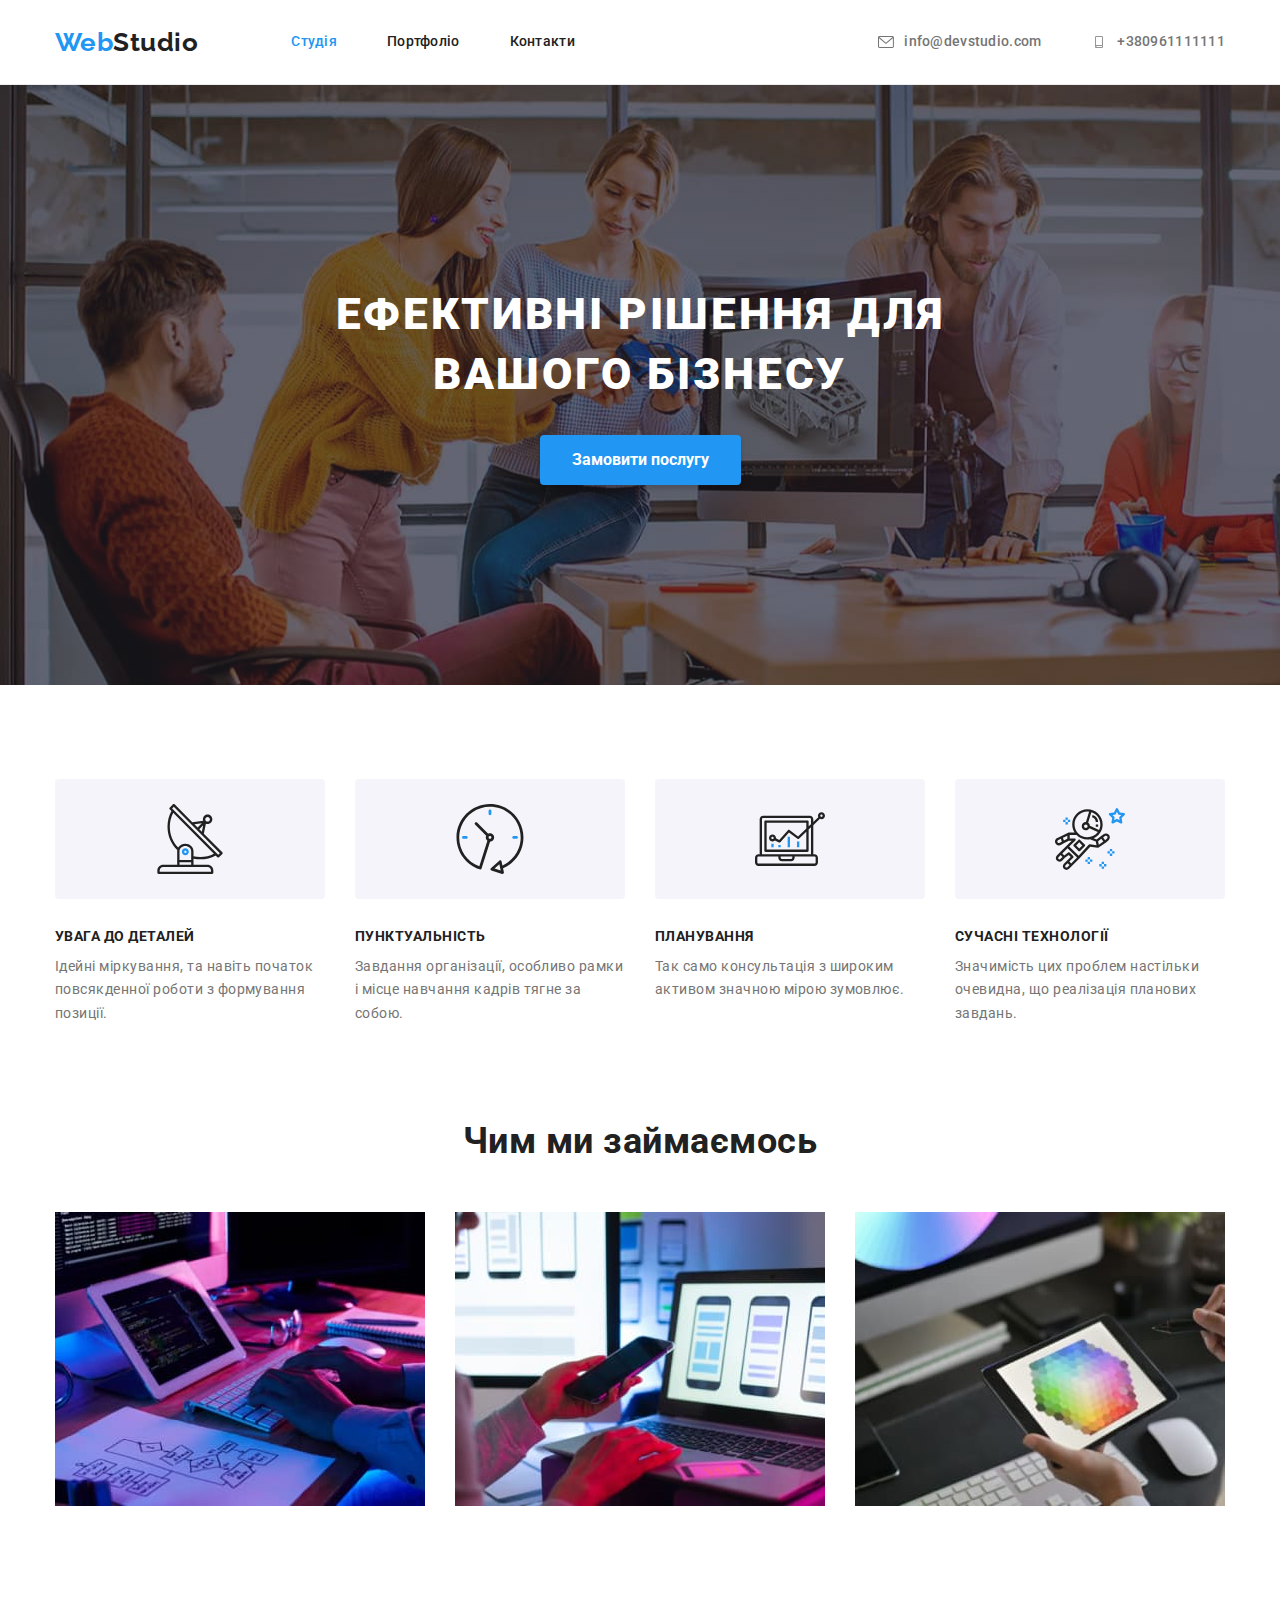
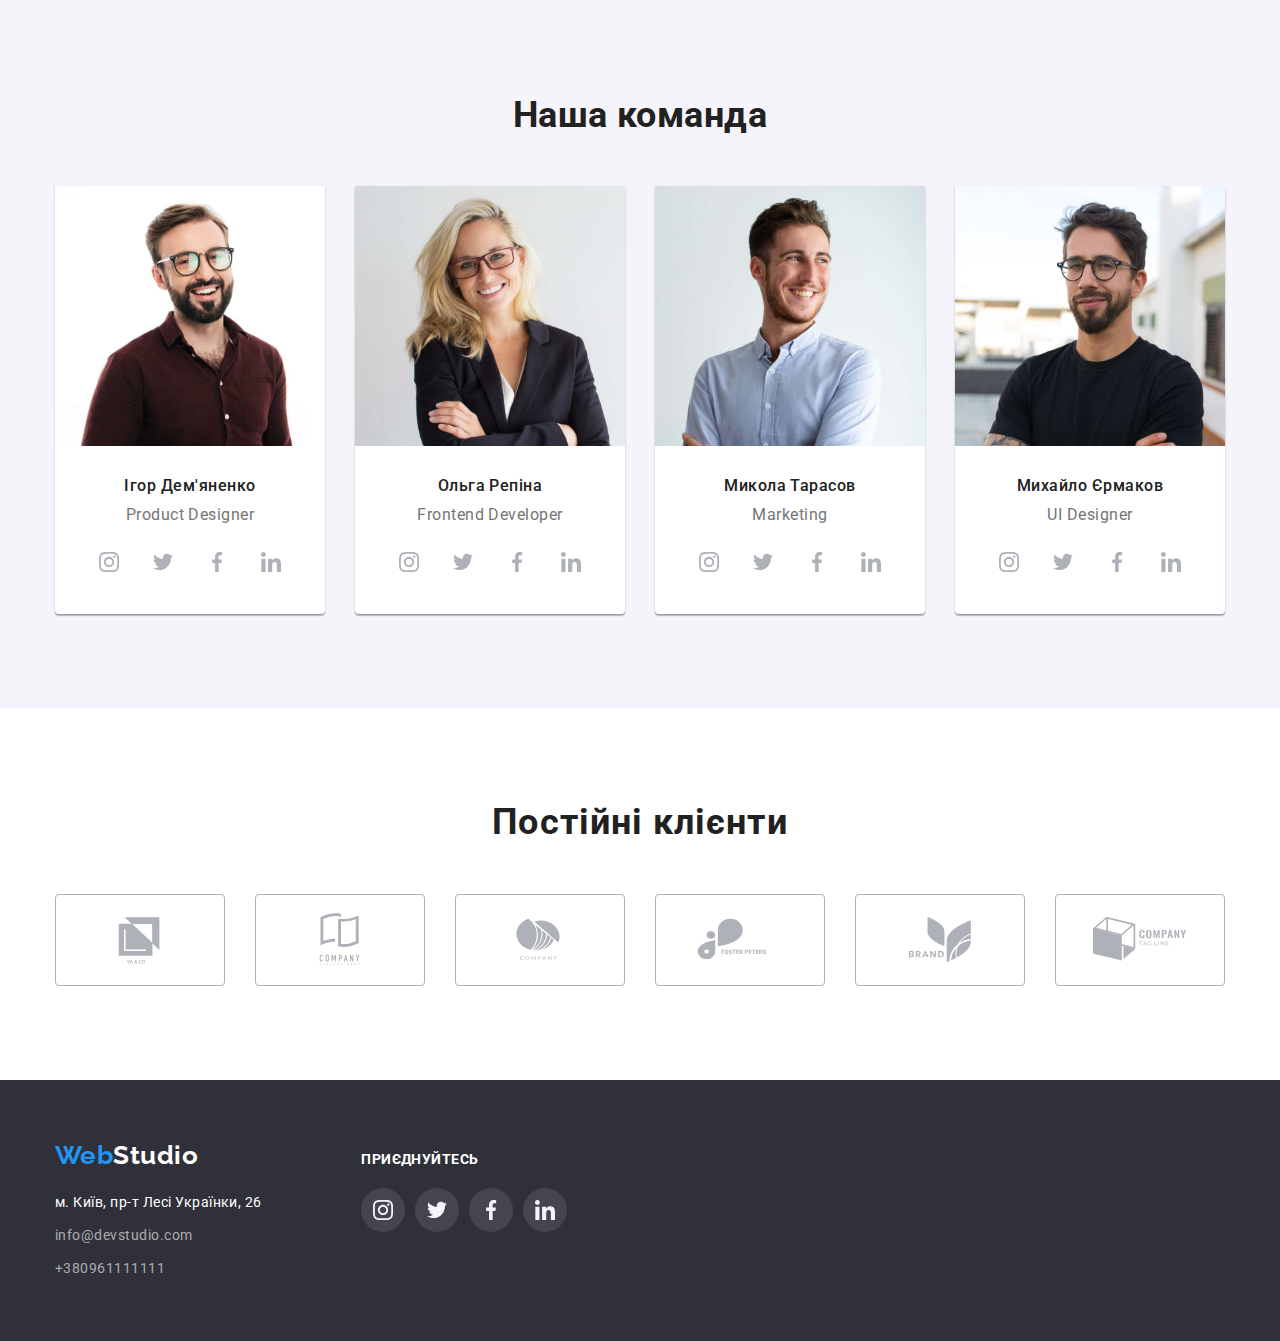
==== index.html @ 69d9ccb4 "task4 => task5. first commit => !completed" ====
<!DOCTYPE html>
<html lang="uk">
  <head>
    <meta charset="UTF-8" />
    <meta http-equiv="X-UA-Compatible" content="IE=edge" />
    <meta name="viewport" content="width=device-width, initial-scale=1.0" />
    <link rel="preconnect" href="https://fonts.googleapis.com" />
    <link rel="preconnect" href="https://fonts.gstatic.com" crossorigin />
    <link
      href="https://fonts.googleapis.com/css2?family=Montserrat:wght@400;700&family=Raleway:wght@400;500;700&family=Roboto:wght@400;500;700;900&display=swap"
      rel="stylesheet"
    />
    <link
      rel="stylesheet"
      href="https://cdnjs.cloudflare.com/ajax/libs/modern-normalize/1.1.0/modern-normalize.min.css"
    />
    <link href="./style/style.css" rel="stylesheet" />
    <title>Студія</title>
  </head>

  <body>
    <header class="header">
      <div class="container header-container">
        <a class="logo" href="./index.html">
          <span class="logo-peace">Web</span>Studio</a
        >
        <nav class="site-nav">
          <ul class="nav-list">
            <li class="item">
              <a class="link active" href="./index.html">Студія</a>
            </li>
            <li class="item">
              <a class="link" href="./portfolio.html">Портфоліо</a>
            </li>
            <li class="item"><a class="link" href="#">Контакти</a></li>
          </ul>
        </nav>
        <ul class="contact-header">
          <li class="item">
            <a
              class="link"
              href="mailto:info@devstudio.com"
              aria-label="Our email"
            >
              <svg class="email-icon" width="16" height="12">
                <use href="./images/symbol-defs.svg#icon-envelope"></use>
              </svg>
              info@devstudio.com
            </a>
          </li>
          <li class="item">
            <a
              class="link"
              href="tel:+380961111111"
              aria-label="our phone number"
            >
              <svg class="smartphone-icon" width="16" height="12">
                <use href="./images/symbol-defs.svg#icon-smartphone"></use>
              </svg>
              +380961111111
            </a>
          </li>
        </ul>
      </div>
    </header>

    <main class="main">
      <section class="main-hero">
        <div class="container hero-container">
          <h1 class="hero-title">Ефективні рішення для вашого бізнесу</h1>
          <button class="button" type="button">Замовити послугу</button>
        </div>
      </section>

      <section class="main-features">
        <div class="container">
          <h2 class="visually-hidden">Наші особливості</h2>
          <ul class="features-list">
            <li class="card">
              <div class="card-img">
                <svg width="70" height="70" aria-label="Увага до деталей">
                  <use href="./images/symbol-defs.svg#icon-antenna"></use>
                </svg>
              </div>
              <h3 class="title-card">Увага до деталей</h3>
              <p class="txt-card">
                Ідейні міркування, та навіть початок повсякденної роботи з
                формування позиції.
              </p>
            </li>
            <li class="card">
              <div class="card-img">
                <svg width="70" height="70" aria-label="Пунктуальність">
                  <use href="./images/symbol-defs.svg#icon-clock"></use>
                </svg>
              </div>
              <h3 class="title-card">Пунктуальність</h3>
              <p class="txt-card">
                Завдання організації, особливо рамки і місце навчання кадрів
                тягне за собою.
              </p>
            </li>
            <li class="card">
              <div class="card-img">
                <svg width="70" height="70" aria-label="Планування">
                  <use href="./images/symbol-defs.svg#icon-diagram"></use>
                </svg>
              </div>
              <h3 class="title-card">Планування</h3>
              <p class="txt-card">
                Так само консультація з широким активом значною мірою зумовлює.
              </p>
            </li>
            <li class="card">
              <div class="card-img">
                <svg width="70" height="70" aria-label="Сучасні технології">
                  <use href="./images/symbol-defs.svg#icon-astronaut"></use>
                </svg>
              </div>
              <h3 class="title-card">Сучасні технології</h3>
              <p class="txt-card">
                Значимість цих проблем настільки очевидна, що реалізація
                планових завдань.
              </p>
            </li>
          </ul>
        </div>
      </section>

      <section class="main-work">
        <div class="container">
          <h2 class="title-work">Чим ми займаємось</h2>
          <ul class="work-list">
            <li class="item">
              <img src="./images/box_1.jpg" alt="написання коду" width="370" />
            </li>
            <li class="item">
              <img
                src="./images/box_2.jpg"
                alt="розробка макетів мобільних застосунків"
                width="370"
              />
            </li>
            <li class="item">
              <img
                src="./images/box_3.jpg"
                alt="розробка дизайну та оформлення"
                width="370"
              />
            </li>
          </ul>
        </div>
      </section>

      <section class="main-team">
        <div class="container team-container">
          <h2 class="title-team">Наша команда</h2>
          <ul class="team-list">
            <li class="card">
              <img
                src="./images/img-1.jpg"
                alt="фото Ігора Дем'яненко"
                width="270"
              />
              <div class="card-box">
                <h3 class="title-card">Ігор Дем'яненко</h3>
                <p class="label" lang="en">Product Designer</p>
                <ul class="social-links">
                  <li class="social-icon">
                    <a class="link" href="#" aria-label="Instagram"
                      ><svg class="icon" width="20" height="20">
                        <use
                          href="./images/symbol-defs.svg#icon-instagram"
                        ></use>
                      </svg>
                    </a>
                  </li>
                  <li class="social-icon">
                    <a class="link" href="#" aria-label="Twitter"
                      ><svg class="icon" width="20" height="20">
                        <use href="./images/symbol-defs.svg#icon-twitter"></use>
                      </svg>
                    </a>
                  </li>
                  <li class="social-icon">
                    <a class="link" href="#" aria-label="Facebook"
                      ><svg class="icon" width="20" height="20">
                        <use
                          href="./images/symbol-defs.svg#icon-facebook"
                        ></use>
                      </svg>
                    </a>
                  </li>
                  <li class="social-icon">
                    <a class="link" href="#"
                      ><svg class="icon" width="20" height="20">
                        <use
                          href="./images/symbol-defs.svg#icon-linkedin"
                        ></use>
                      </svg>
                    </a>
                  </li>
                </ul>
              </div>
            </li>
            <li class="card">
              <img
                src="./images/img-2.jpg"
                alt="фото Ольги Репіної"
                width="270"
              />
              <div class="card-box">
                <h3 class="title-card">Ольга Репіна</h3>
                <p class="label" lang="en">Frontend Developer</p>
                <ul class="social-links">
                  <li class="social-icon">
                    <a class="link" href="#" aria-label="Instagram"
                      ><svg class="icon" width="20" height="20">
                        <use
                          href="./images/symbol-defs.svg#icon-instagram"
                        ></use>
                      </svg>
                    </a>
                  </li>
                  <li class="social-icon">
                    <a class="link" href="#" aria-label="Twitter"
                      ><svg class="icon" width="20" height="20">
                        <use href="./images/symbol-defs.svg#icon-twitter"></use>
                      </svg>
                    </a>
                  </li>
                  <li class="social-icon">
                    <a class="link" href="#" aria-label="Facebook"
                      ><svg class="icon" width="20" height="20">
                        <use
                          href="./images/symbol-defs.svg#icon-facebook"
                        ></use>
                      </svg>
                    </a>
                  </li>
                  <li class="social-icon">
                    <a class="link" href="#"
                      ><svg class="icon" width="20" height="20">
                        <use
                          href="./images/symbol-defs.svg#icon-linkedin"
                        ></use>
                      </svg>
                    </a>
                  </li>
                </ul>
              </div>
            </li>
            <li class="card">
              <img
                src="./images/img-3.jpg"
                alt="фото Миколи Тарасов"
                width="270"
              />
              <div class="card-box">
                <h3 class="title-card">Микола Тарасов</h3>
                <p class="label" lang="en">Marketing</p>
                <ul class="social-links">
                  <li class="social-icon">
                    <a class="link" href="#" aria-label="Instagram"
                      ><svg class="icon" width="20" height="20">
                        <use
                          href="./images/symbol-defs.svg#icon-instagram"
                        ></use>
                      </svg>
                    </a>
                  </li>
                  <li class="social-icon">
                    <a class="link" href="#" aria-label="Twitter"
                      ><svg class="icon" width="20" height="20">
                        <use href="./images/symbol-defs.svg#icon-twitter"></use>
                      </svg>
                    </a>
                  </li>
                  <li class="social-icon">
                    <a class="link" href="#" aria-label="Facebook"
                      ><svg class="icon" width="20" height="20">
                        <use
                          href="./images/symbol-defs.svg#icon-facebook"
                        ></use>
                      </svg>
                    </a>
                  </li>
                  <li class="social-icon">
                    <a class="link" href="#"
                      ><svg class="icon" width="20" height="20">
                        <use
                          href="./images/symbol-defs.svg#icon-linkedin"
                        ></use>
                      </svg>
                    </a>
                  </li>
                </ul>
              </div>
            </li>
            <li class="card">
              <img
                src="./images/img-4.jpg"
                alt="фото Мизайла Єрмакова"
                width="270"
              />
              <div class="card-box">
                <h3 class="title-card">Михайло Єрмаков</h3>
                <p class="label" lang="en">UI Designer</p>
                <ul class="social-links">
                  <li class="social-icon">
                    <a class="link" href="#" aria-label="Instagram"
                      ><svg class="icon" width="20" height="20">
                        <use
                          href="./images/symbol-defs.svg#icon-instagram"
                        ></use>
                      </svg>
                    </a>
                  </li>
                  <li class="social-icon">
                    <a class="link" href="#" aria-label="Twitter"
                      ><svg class="icon" width="20" height="20">
                        <use href="./images/symbol-defs.svg#icon-twitter"></use>
                      </svg>
                    </a>
                  </li>
                  <li class="social-icon">
                    <a class="link" href="#" aria-label="Facebook"
                      ><svg class="icon" width="20" height="20">
                        <use
                          href="./images/symbol-defs.svg#icon-facebook"
                        ></use>
                      </svg>
                    </a>
                  </li>
                  <li class="social-icon">
                    <a class="link" href="#"
                      ><svg class="icon" width="20" height="20">
                        <use
                          href="./images/symbol-defs.svg#icon-linkedin"
                        ></use>
                      </svg>
                    </a>
                  </li>
                </ul>
              </div>
            </li>
          </ul>
        </div>
      </section>

      <section class="main-customer">
        <div class="container customer-container">
          <h2 class="customer-title">Постійні клієнти</h2>
          <ul class="customer-icons">
            <li class="item">
              <a class="item-link" href="#" aria-label="logo customer 1"
                ><svg class="icon" width="106" height="60">
                  <use href="./images/symbol-defs.svg#icon-customer1"></use>
                </svg>
              </a>
            </li>
            <li class="item">
              <a class="item-link" href="#" aria-label="logo customer 2"
                ><svg class="icon" width="106" height="60">
                  <use href="./images/symbol-defs.svg#icon-customer2"></use>
                </svg>
              </a>
            </li>
            <li class="item">
              <a class="item-link" href="#" aria-label="logo customer 3"
                ><svg class="icon" width="106" height="60">
                  <use href="./images/symbol-defs.svg#icon-customer3"></use>
                </svg>
              </a>
            </li>
            <li class="item">
              <a class="item-link" href="#" aria-label="logo customer 4"
                ><svg class="icon" width="106" height="60">
                  <use href="./images/symbol-defs.svg#icon-customer4"></use>
                </svg>
              </a>
            </li>
            <li class="item">
              <a class="item-link" href="#" aria-label="logo customer 5"
                ><svg class="icon" width="106" height="60">
                  <use href="./images/symbol-defs.svg#icon-customer5"></use>
                </svg>
              </a>
            </li>
            <li class="item">
              <a class="item-link" href="#" aria-label="logo customer 6"
                ><svg class="icon" width="106" height="60">
                  <use href="./images/symbol-defs.svg#icon-customer6"></use>
                </svg>
              </a>
            </li>
          </ul>
        </div>
      </section>
    </main>

    <footer class="footer">
      <div class="container foooter-container">
        <div class="footer-contacts">
          <a class="logo" href="./index.html"
            ><span class="logo-peace">Web</span
            ><span class="logo-peace-footer">Studio</span></a
          >
          <address>
            <ul class="footer-list">
              <li class="link">
                <a
                  class="link-adress"
                  href="https://goo.gl/maps/M1i8cWPpYFjitfBg6"
                  target="_blank"
                  rel="noopener noreferrer nofollow"
                  >м. Київ, пр-т Лесі Українки, 26</a
                >
              </li>
              <li class="link">
                <a class="link" href="mailto:info@devstudio.com"
                  >info@devstudio.com</a
                >
              </li>
              <li class="link">
                <a class="link" href="tel:+380961111111">+380961111111</a>
              </li>
            </ul>
          </address>
        </div>
        <div class="footer-links">
          <h4 class="title">приєднуйтесь</h4>
          <ul class="social-links">
            <li class="item">
              <a class="social-link" href="#"
                ><svg
                  class="icon"
                  width="20"
                  height="20"
                  aria-label="Instagram"
                >
                  <use href="./images/symbol-defs.svg#icon-instagram"></use>
                </svg>
              </a>
            </li>
            <li class="item">
              <a class="social-link" href="#"
                ><svg class="icon" width="20" height="20" aria-label="Twitter">
                  <use href="./images/symbol-defs.svg#icon-twitter"></use>
                </svg>
              </a>
            </li>
            <li class="item">
              <a class="social-link" href="#"
                ><svg class="icon" width="20" height="20" aria-label="Facebook">
                  <use href="./images/symbol-defs.svg#icon-facebook"></use>
                </svg>
              </a>
            </li>
            <li class="item">
              <a class="social-link" href="#"
                ><svg class="icon" width="20" height="20" aria-label="LinkedIn">
                  <use href="./images/symbol-defs.svg#icon-linkedin"></use>
                </svg>
              </a>
            </li>
          </ul>
        </div>
      </div>
    </footer>
  </body>
</html>
---- style/style.css ----
/* --- Normalize --- */
html {
  box-sizing: border-box;
}

*,
*::before,
*::after {
  box-sizing: inherit;
}

ul {
  list-style: none;
  padding: 0;
  margin: 0;
}

a {
  text-decoration: none;
  color: inherit;
}

h1,
h2,
h3,
h4,
h5,
h6 {
  margin: 0;
}

p {
  margin: 0;
}

address {
  font-style: normal;
}

button {
  font-family: inherit;
  padding: 0;
  margin: 0;
}

img {
  display: block;
  max-width: 100%;
  height: auto;
}

/* --- Global Color --- */
:root {
  --primary-text-color: #212121;
  --second-text-color: #fff;
  --other-text-color: #757575;
  --accent-text-color: #2196f3;
  --second-block-color: #2f303a;
  --accent-block-color: #f5f4fa;
  --icon-color: #afb1b8;
}

/* --- Style --- */
body {
  color: var(--primary-text-color);
  font-family: Roboto, sans-serif;
  letter-spacing: 0.03em;
}

.visually-hidden {
  position: absolute;
  white-space: nowrap;
  width: 1px;
  height: 1px;
  overflow: hidden;
  border: 0;
  padding: 0;
  clip: rect(0 0 0 0);
  clip-path: inset(50%);
  margin: -1px;
}

.container {
  max-width: 1200px;
  padding: 0 15px;
  margin: 0 auto;
}
/* Site navigation / Header*/
.header {
  border-bottom: 1px solid #ececec;
}

.site-nav {
  display: flex;
  align-items: center;
}

.header-container {
  display: flex;
  align-items: center;
  padding: 24px 15px;
}

.logo {
  margin-right: 93px;
  color: var(--primary-text-color);
  font-family: Raleway, sans-serif;
  font-weight: 700;
  font-size: 26px;
  line-height: 1.19;
  text-decoration: none;
}

.logo-peace {
  color: var(--accent-text-color);
}
.nav-list {
  display: flex;
  gap: 50px;
}

.site-nav .link {
  display: block;
  padding-top: 10px;
  padding-bottom: 10px;
  color: var(--primary-text-color);
  font-weight: 500;
  font-size: 14px;
  line-height: 1.14;
  letter-spacing: 0.02em;
  text-decoration: none;
}

.site-nav .link:hover,
.site-nav .link:focus {
  color: var(--accent-text-color);
}

.site-nav .active {
  color: var(--accent-text-color);
}

.contact-header {
  display: flex;
  margin-left: auto;
  gap: 50px;
}

.contact-header .link {
  display: flex;
  align-items: center;
  justify-content: center;
  color: var(--other-text-color);
  font-weight: 500;
  font-size: 14px;
  line-height: 1.14;
  letter-spacing: 0.02em;
  text-decoration: none;
  cursor: pointer;
}

.contact-header .email-icon,
.contact-header .smartphone-icon {
  fill: currentColor;
  margin-right: 10px;
}

.contact-header .link:hover,
.contact-header .link:focus {
  color: var(--accent-text-color);
}

/*--------MAIN------- */
/* -------- Hero -------- */
.main-hero {
  color: var(--second-text-color);
  background-color: var(--second-block-color);
  padding-top: 200px;
  padding-bottom: 200px;
  background-image: linear-gradient(
      rgba(47, 48, 58, 0.4),
      rgba(47, 48, 58, 0.4)
    ),
    url(../images/hero.jpg);
  background-repeat: no-repeat;
  background-size: cover;
}

.overlay {
  max-width: 1600px;
  height: 480px;
  margin-left: auto;
  margin-right: auto;
  background-image: url();
  background-repeat: no-repeat;
  background-position: center;
  background-size: cover;
}

.hero-container {
  display: flex;
  flex-direction: column;
  justify-content: center;
  align-items: center;
  max-width: 696px;
}

/*  Button */
.button {
  background-color: var(--accent-text-color);
  color: inherit;
  box-shadow: 0px 4px 4px rgba(0, 0, 0, 0.15);
  border-radius: 4px;
  border: none;
  font-family: inherit;
  font-weight: 700;
  font-size: 16px;
  line-height: 1.88;
  padding: 10px 32px;
  text-align: center;
  cursor: pointer;
}

/* 
.button:hover,
.button.link:focus {
    
} */

.hero-title {
  font-weight: 900;
  font-size: 44px;
  line-height: 1.36;
  margin-bottom: 30px;
  text-align: center;
  letter-spacing: 0.06em;
  text-transform: uppercase;
}

/*------MAIN FEATURES------*/
.main-features {
  padding-top: 94px;
  padding-bottom: 94px;
}
.main-features .title-card {
  font-weight: 700;
  font-size: 14px;
  line-height: 1.14;
  text-transform: uppercase;
  color: var(--primary-text-color);
}

.features-list {
  display: flex;
  gap: 30px;
}

.features-list .card-img {
  display: flex;
  justify-content: center;
  align-items: center;
  width: 270px;
  height: 120px;
  margin-bottom: 30px;
  background-color: var(--accent-block-color);
  border-radius: 4px;
}

.main-features .title-card {
  margin-bottom: 10px;
}

.main-features .txt-card {
  font-size: 14px;
  line-height: 1.7;
  color: var(--other-text-color);
}

/*-----MAIN WORK-----*/
.main-work {
  padding-bottom: 94px;
}

.title-work,
.title-team {
  font-weight: 700;
  font-size: 36px;
  line-height: 1.17;
  text-align: center;
  color: var(--title-text-color);
}

.title-work {
  margin-bottom: 50px;
}

.work-list {
  display: flex;
}

.work-list .item {
  display: flex;
}

.work-list .item:not(:last-child) {
  margin-right: 30px;
}

/*-----OUR TEAM----*/
.main-team {
  background-color: var(--accent-block-color);
  padding-top: 94px;
  padding-bottom: 94px;
}

.title-team {
  margin-bottom: 50px;
}

.team-list {
  display: flex;
}

.team-list {
  gap: 30px;
}

.team-list .card {
  background: var(--second-text-color);
  box-shadow: 0px 1px 3px rgba(0, 0, 0, 0.12), 0px 1px 1px rgba(0, 0, 0, 0.14),
    0px 2px 1px rgba(0, 0, 0, 0.2);
  border-radius: 0px 0px 4px 4px;
  text-align: center;
}

.team-list .title-card {
  margin-bottom: 10px;
}

.team-list .card-box {
  padding: 30px 20px;
}

.main-team .social-links {
  display: flex;
  justify-content: center;
  gap: 10px;
  margin-top: 16px;
  color: var(--icon-color);
}

.main-team .link {
  display: flex;
  border-radius: 50%;
  padding: 12px;
}

.main-team .icon {
  fill: currentColor;
}

.main-team .link:hover,
.main-team .link:focus {
  background-color: var(--accent-text-color);
  color: var(--second-text-color);
}

.main-team .title-card {
  font-weight: 500;
  font-size: 16px;
  line-height: 1.19;
  color: var(--primary-text-color);
}

.main-team .label {
  font-size: 16px;
  line-height: 1.19;
  color: var(--other-text-color);
}

/* ---- Our customer ---- */
.customer-container {
  padding-top: 94px;
  padding-bottom: 94px;
}

.customer-title {
  font-weight: 700;
  font-size: 36px;
  line-height: 1.16;
  text-align: center;
  letter-spacing: 0.03em;
  margin-bottom: 50px;
}

.customer-icons {
  display: flex;
  justify-content: center;
  gap: 30px;
  margin-left: auto;
  margin-right: auto;
  color: var(--icon-color);
}

.customer-icons .item-link {
  display: flex;
  justify-content: center;
  align-items: center;
  width: 170px;
  height: 92px;
  border: 1px solid #afb1b8;
  border-radius: 4px;
}

.customer-icons .icon {
  fill: currentColor;
}

.customer-icons .item-link:hover,
.customer-icons .item-link:focus {
  border: 1px solid var(--accent-text-color);
  color: var(--accent-text-color);
  cursor: pointer;
}

/*----FOOTER------*/
.footer {
  background-color: var(--second-block-color);
  padding-top: 60px;
  padding-bottom: 60px;
}

.foooter-container {
  display: flex;
  gap: 70px;
  align-items: baseline;
}

.footer-links {
  color: var(--second-text-color);
}

.footer-links .title {
  margin-bottom: 20px;
  font-size: 14px;
  line-height: 1.14;
  letter-spacing: 0.03em;
  text-transform: uppercase;
}

.footer-links .social-links {
  display: flex;
  gap: 10px;
}

.footer-links .social-link {
  display: flex;
  justify-content: center;
  align-items: center;
  width: 44px;
  height: 44px;
  border-radius: 50%;
  background-color: rgba(255, 255, 255, 0.1);
}

.footer-links .social-link:hover,
.footer-links .social-link:focus {
  background-color: var(--accent-text-color);
}

.footer-links .icon {
  fill: var(--accent-block-color);
}

.footer .logo {
  display: block;
  margin-bottom: 20px;
}

.logo-peace-footer {
  color: var(--second-text-color);
}

.footer .link-adress {
  color: var(--second-text-color);
  text-decoration: none;
  font-size: 14px;
  line-height: 1.71;
  font-style: normal;
}

.footer .link {
  font-style: normal;
  font-size: 14px;
  line-height: 1.71;
  color: rgba(255, 255, 255, 0.6);
  text-decoration: none;
}

.footer-list .link:not(:last-child) {
  margin-bottom: 9px;
}

.footer .link:hover,
.footer .link:focus {
  color: var(--accent-text-color);
}

.footer .link-adress:hover,
.footer .link-adress:focus {
  color: var(--accent-text-color);
}

/*-------------------PORTFOLIO-------------------------*/

/*-------MAIN PORTFOLIO-----*/

.main-portfolio {
  background-color: var(--second-text-color);
  padding-top: 94px;
  padding-bottom: 94px;
}

.portfolio-container {
  align-items: center;
}

.filter {
  display: flex;
  justify-content: center;
  margin-bottom: 50px;
}

.filter .btn-li:not(:last-child) {
  margin-right: 8px;
}

.filter .btn {
  padding: 6px 22px;
  background: var(--accent-block-color);
  border-radius: 4px;
  border: none;
  font-family: inherit;
  font-weight: 500;
  font-size: 16px;
  line-height: 1.62;
  text-align: center;
  letter-spacing: 0.03em;
}

.main-portfolio .btn:hover,
.main-portfolio .btn:focus {
  background-color: var(--accent-text-color);
  color: var(--second-text-color);
  box-shadow: 0px 3px 1px rgba(0, 0, 0, 0.1), 0px 1px 2px rgba(0, 0, 0, 0.08),
    0px 2px 2px rgba(0, 0, 0, 0.12);
  cursor: pointer;
}

.portfolio-list {
  display: grid;
  grid-template-columns: repeat(3, 1fr);
  grid-template-rows: repeat(3, 1fr);
  grid-column-gap: 30px;
  grid-row-gap: 30px;
}

.portfolio-list .card {
  display: inline-block;
}

.portfolio-list .card:hover,
.portfolio-list .card:focus {
  box-shadow: 0px 1px 1px rgba(0, 0, 0, 0.12), 0px 4px 4px rgba(0, 0, 0, 0.06),
    1px 4px 6px rgba(0, 0, 0, 0.16);
}

.card-content {
  padding: 20px 0 20px 24px;
  border: 1px solid #eeeeee;
  border-top: none;
}

.card-content .title {
  margin-bottom: 4px;
}

/*------LIST PROJECTS-----*/

.portfolio-list .title {
  font-weight: 700;
  font-size: 18px;
  line-height: 2;
  letter-spacing: 0.06em;
  color: var(--primary-text-color);
}

.main-portfolio .category {
  font-size: 16px;
  line-height: 1.88;
  color: var(--other-text-color);
}

.portfolio-list a {
  text-decoration: none;
}
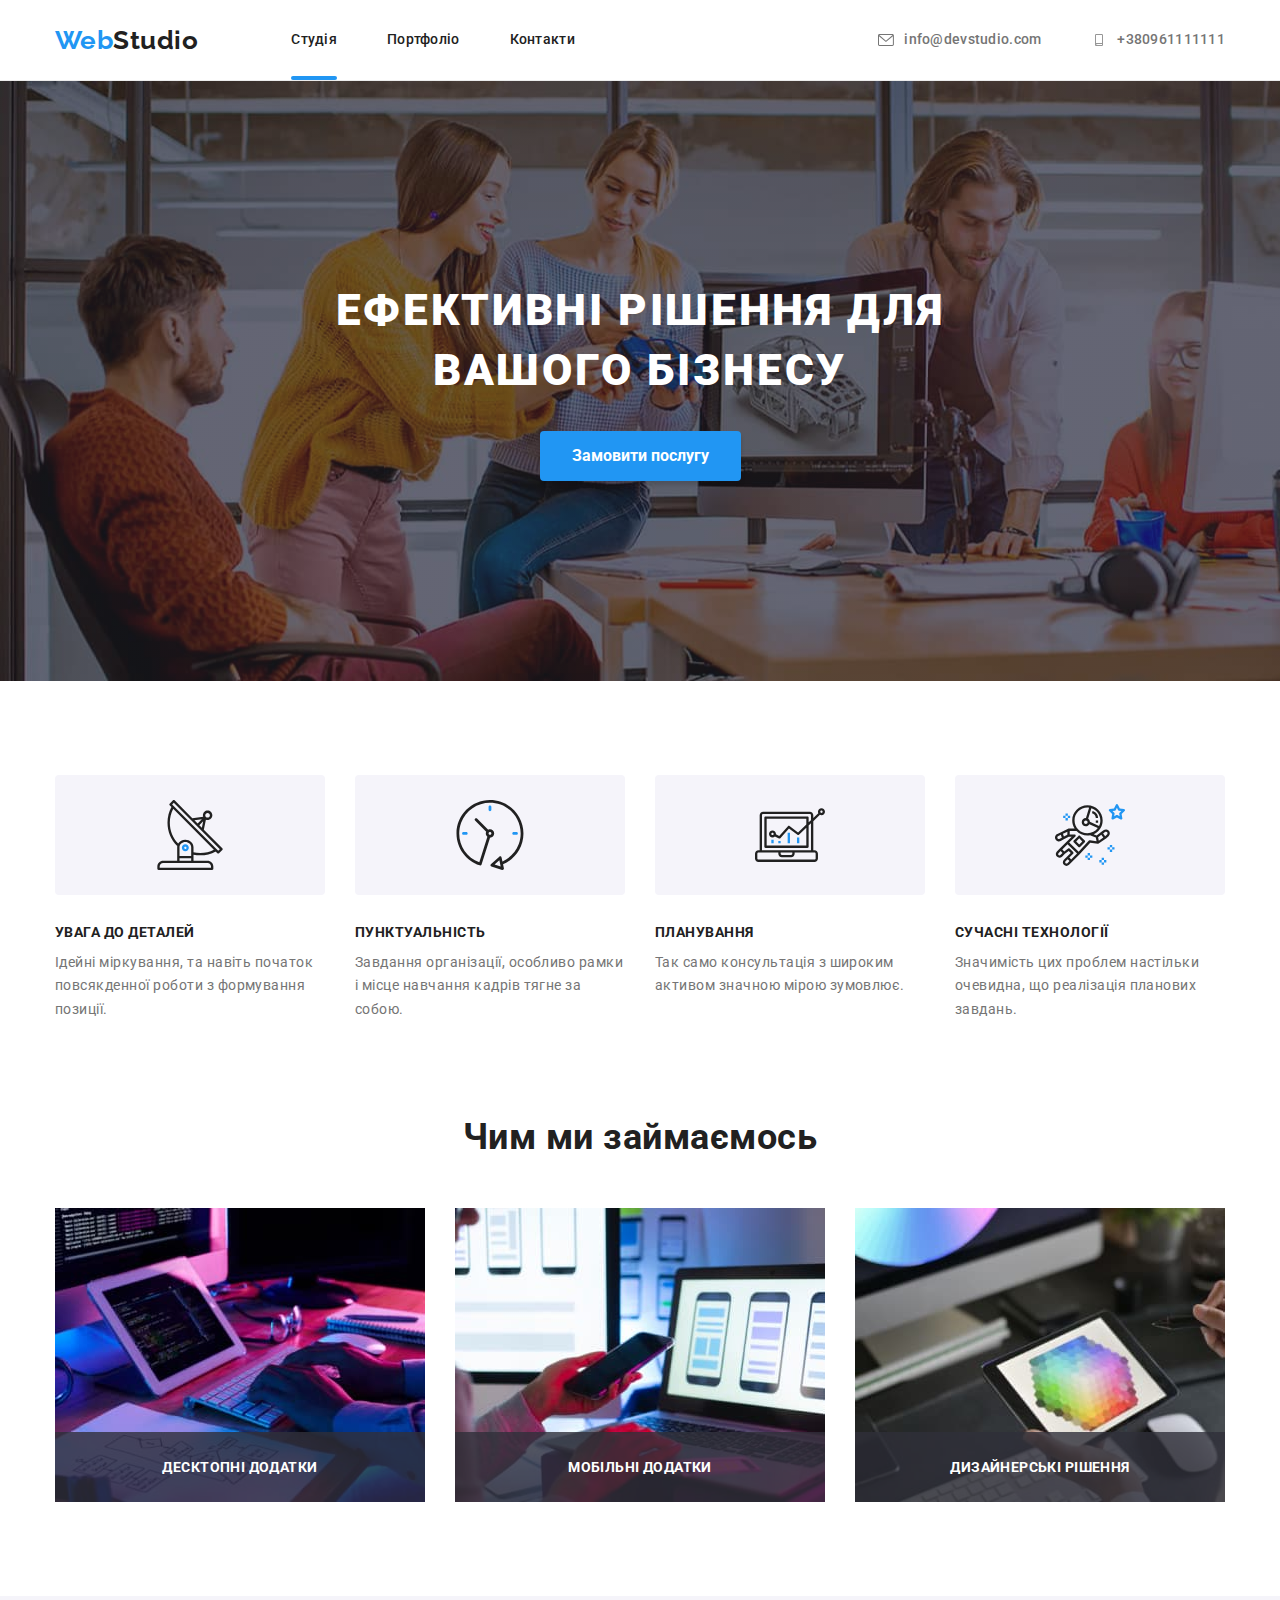
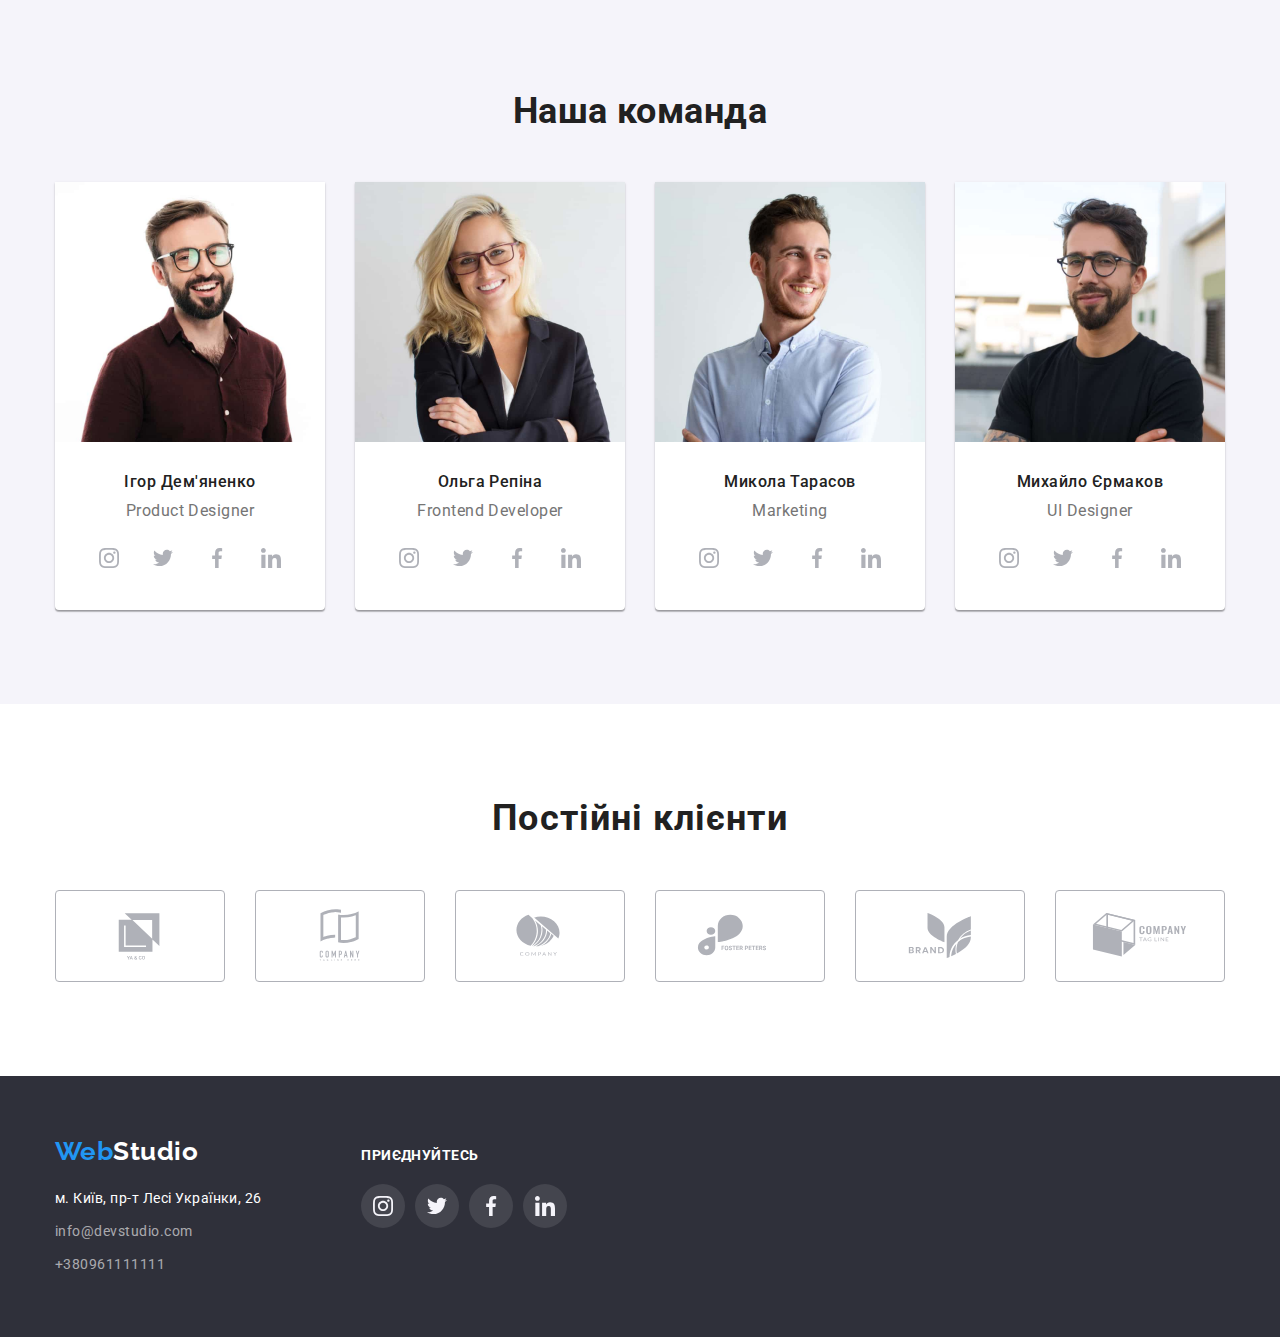
==== commit 9ff1d54d: "task #5. first send to ckeckout" ====
--- a/index.html
+++ b/index.html
@@ -68,7 +68,9 @@
       <section class="main-hero">
         <div class="container hero-container">
           <h1 class="hero-title">Ефективні рішення для вашого бізнесу</h1>
-          <button class="button" type="button">Замовити послугу</button>
+          <button class="button" type="button" data-modal-open>
+            Замовити послугу
+          </button>
         </div>
       </section>
 
@@ -132,21 +134,28 @@
           <h2 class="title-work">Чим ми займаємось</h2>
           <ul class="work-list">
             <li class="item">
-              <img src="./images/box_1.jpg" alt="написання коду" width="370" />
+              <img
+                src="./images/box_1.jpg"
+                alt="десктопні додатки"
+                width="370"
+              />
+              <p class="label">десктопні додатки</p>
             </li>
             <li class="item">
               <img
                 src="./images/box_2.jpg"
-                alt="розробка макетів мобільних застосунків"
+                alt="мобільні додатки"
                 width="370"
               />
+              <p class="label">мобільні додатки</p>
             </li>
             <li class="item">
               <img
                 src="./images/box_3.jpg"
-                alt="розробка дизайну та оформлення"
+                alt="дизайнерські рішення"
                 width="370"
               />
+              <p class="label">дизайнерські рішення</p>
             </li>
           </ul>
         </div>
@@ -164,7 +173,7 @@
               />
               <div class="card-box">
                 <h3 class="title-card">Ігор Дем'яненко</h3>
-                <p class="label" lang="en">Product Designer</p>
+                <p class="label-position" lang="en">Product Designer</p>
                 <ul class="social-links">
                   <li class="social-icon">
                     <a class="link" href="#" aria-label="Instagram"
@@ -211,7 +220,7 @@
               />
               <div class="card-box">
                 <h3 class="title-card">Ольга Репіна</h3>
-                <p class="label" lang="en">Frontend Developer</p>
+                <p class="label-position" lang="en">Frontend Developer</p>
                 <ul class="social-links">
                   <li class="social-icon">
                     <a class="link" href="#" aria-label="Instagram"
@@ -258,7 +267,7 @@
               />
               <div class="card-box">
                 <h3 class="title-card">Микола Тарасов</h3>
-                <p class="label" lang="en">Marketing</p>
+                <p class="label-position" lang="en">Marketing</p>
                 <ul class="social-links">
                   <li class="social-icon">
                     <a class="link" href="#" aria-label="Instagram"
@@ -305,7 +314,7 @@
               />
               <div class="card-box">
                 <h3 class="title-card">Михайло Єрмаков</h3>
-                <p class="label" lang="en">UI Designer</p>
+                <p class="label-position" lang="en">UI Designer</p>
                 <ul class="social-links">
                   <li class="social-icon">
                     <a class="link" href="#" aria-label="Instagram"
@@ -468,5 +477,32 @@
         </div>
       </div>
     </footer>
+
+    <!-- --- Modal --- -->
+    <div class="backdrop is-hidden" data-modal>
+      <div class="modal">
+        <button class="close-btn" data-modal-close>
+          <svg class="icon" width="11" height="11">
+            <use href="./images/symbol-defs.svg#icon-close"></use>
+          </svg>
+        </button>
+      </div>
+    </div>
+
+    <!-- --- Script Modal --- -->
+    <script>
+      const refs = {
+        openModalBtn: document.querySelector("[data-modal-open]"),
+        closeModalBtn: document.querySelector("[data-modal-close]"),
+        modal: document.querySelector("[data-modal]"),
+      };
+
+      refs.openModalBtn.addEventListener("click", toggleModal);
+      refs.closeModalBtn.addEventListener("click", toggleModal);
+
+      function toggleModal() {
+        refs.modal.classList.toggle("is-hidden");
+      }
+    </script>
   </body>
 </html>
--- a/style/style.css
+++ b/style/style.css
@@ -58,6 +58,8 @@
   --second-block-color: #2f303a;
   --accent-block-color: #f5f4fa;
   --icon-color: #afb1b8;
+
+  --timing-buzier: cubic-bezier(0.4, 0, 0.2, 1);
 }
 
 /* --- Style --- */
@@ -98,7 +100,6 @@
 .header-container {
   display: flex;
   align-items: center;
-  padding: 24px 15px;
 }
 
 .logo {
@@ -120,15 +121,20 @@
 }
 
 .site-nav .link {
+  position: relative;
   display: block;
-  padding-top: 10px;
-  padding-bottom: 10px;
+  padding-top: 32px;
+  padding-bottom: 32px;
   color: var(--primary-text-color);
   font-weight: 500;
   font-size: 14px;
   line-height: 1.14;
   letter-spacing: 0.02em;
   text-decoration: none;
+
+  transition-property: color;
+  transition-duration: 250ms;
+  transition-timing-function: var(--timing-buzier);
 }
 
 .site-nav .link:hover,
@@ -136,8 +142,15 @@
   color: var(--accent-text-color);
 }
 
-.site-nav .active {
-  color: var(--accent-text-color);
+.site-nav .active::after {
+  content: "";
+  position: absolute;
+  width: 100%;
+  height: 4px;
+  bottom: 0;
+  right: 0;
+  background-color: var(--accent-text-color);
+  border-radius: 2px;
 }
 
 .contact-header {
@@ -157,6 +170,10 @@
   letter-spacing: 0.02em;
   text-decoration: none;
   cursor: pointer;
+
+  transition-property: color;
+  transition-duration: 250ms;
+  transition-timing-function: var(--timing-buzier);
 }
 
 .contact-header .email-icon,
@@ -300,10 +317,28 @@
 
 .work-list .item {
   display: flex;
+  position: relative;
 }
 
 .work-list .item:not(:last-child) {
   margin-right: 30px;
+}
+
+.work-list .label {
+  position: absolute;
+  display: flex;
+  justify-content: center;
+  align-items: center;
+  bottom: 0;
+  right: 0;
+  width: 100%;
+  height: 70px;
+  background: rgba(47, 48, 58, 0.8);
+  color: var(--second-text-color);
+  font-weight: 700;
+  font-size: 14px;
+  letter-spacing: 0.03em;
+  text-transform: uppercase;
 }
 
 /*-----OUR TEAM----*/
@@ -353,6 +388,10 @@
   display: flex;
   border-radius: 50%;
   padding: 12px;
+
+  transition-property: background-color, color;
+  transition-duration: 250ms;
+  transition-timing-function: var(--timing-buzier);
 }
 
 .main-team .icon {
@@ -372,7 +411,7 @@
   color: var(--primary-text-color);
 }
 
-.main-team .label {
+.main-team .label-position {
   font-size: 16px;
   line-height: 1.19;
   color: var(--other-text-color);
@@ -410,6 +449,10 @@
   height: 92px;
   border: 1px solid #afb1b8;
   border-radius: 4px;
+
+  transition-property: color;
+  transition-duration: 250ms;
+  transition-timing-function: var(--timing-buzier);
 }
 
 .customer-icons .icon {
@@ -461,6 +504,10 @@
   height: 44px;
   border-radius: 50%;
   background-color: rgba(255, 255, 255, 0.1);
+
+  transition-property: background-color;
+  transition-duration: 250ms;
+  transition-timing-function: var(--timing-buzier);
 }
 
 .footer-links .social-link:hover,
@@ -487,6 +534,10 @@
   font-size: 14px;
   line-height: 1.71;
   font-style: normal;
+
+  transition-property: color;
+  transition-duration: 250ms;
+  transition-timing-function: var(--timing-buzier);
 }
 
 .footer .link {
@@ -495,6 +546,10 @@
   line-height: 1.71;
   color: rgba(255, 255, 255, 0.6);
   text-decoration: none;
+
+  transition-property: color;
+  transition-duration: 250ms;
+  transition-timing-function: var(--timing-buzier);
 }
 
 .footer-list .link:not(:last-child) {
@@ -546,6 +601,10 @@
   line-height: 1.62;
   text-align: center;
   letter-spacing: 0.03em;
+
+  transition-property: color, background-color, box-shadow;
+  transition-duration: 250ms;
+  transition-timing-function: var(--timing-buzier);
 }
 
 .main-portfolio .btn:hover,
@@ -567,6 +626,61 @@
 
 .portfolio-list .card {
   display: inline-block;
+  transition: box-shadow 250ms var(--timing-buzier);
+}
+
+.thumb {
+  position: relative;
+  overflow: hidden;
+}
+.thumb::before {
+  content: "";
+  display: flex;
+  justify-content: center;
+  align-items: center;
+  position: absolute;
+  width: 100%;
+  height: 294px;
+  top: 0;
+  left: 0;
+
+  background: rgba(33, 150, 243, 0.9);
+  opacity: 0;
+
+  transform: translateY(100%);
+  transition: transform 250ms var(--timing-buzier),
+    opacity 250ms var(--timing-buzier);
+}
+
+.card .label {
+  position: absolute;
+  display: flex;
+  justify-content: center;
+  align-items: center;
+  padding-left: 24px;
+  width: 100%;
+  height: 294px;
+  top: 0;
+  left: 0;
+  color: var(--second-text-color);
+
+  font-weight: 400;
+  font-size: 18px;
+  line-height: 1.55;
+  letter-spacing: 0.03em;
+
+  opacity: 0;
+  transform: translateY(100%);
+  transition: transform 250ms var(--timing-buzier),
+    opacity 250ms var(--timing-buzier);
+}
+
+.card:hover .thumb::before,
+.card:hover .label,
+.card:focus .thumb::before,
+.card:focus .card .label {
+  opacity: 1;
+  transform: translateY(0);
 }
 
 .portfolio-list .card:hover,
@@ -601,6 +715,64 @@
   color: var(--other-text-color);
 }
 
-.portfolio-list a {
-  text-decoration: none;
-}
+/* ---- BackDrop/ Modal --- */
+.backdrop {
+  position: fixed;
+  top: 0;
+  left: 0;
+  right: 0;
+  bottom: 0;
+  width: 100%;
+  height: 100%;
+  background-color: rgba(0, 0, 0, 0.2);
+
+  opacity: 1;
+  transition: opacity 250ms var(--timing-buzier),
+    visibility 250ms var(--timing-buzier);
+}
+
+.backdrop.is-hidden {
+  opacity: 0;
+  pointer-events: none;
+  visibility: hidden;
+}
+
+.backdrop.is-hidden .modal {
+  transform: translate(-50%, -50%) scale(0.9);
+}
+
+.modal {
+  position: absolute;
+  left: 50%;
+  top: 50%;
+  display: flex;
+  justify-content: flex-end;
+  padding: 8px;
+  width: 528px;
+  height: 581px;
+  background-color: var(--second-text-color);
+  transform: translate(-50%, -50%) scale(1);
+
+  box-shadow: 0px 1px 3px rgba(0, 0, 0, 0.12), 0px 1px 1px rgba(0, 0, 0, 0.14),
+    0px 2px 1px rgba(0, 0, 0, 0.2);
+  border-radius: 4px;
+
+  transition: transform 250ms var(--timing-buzier);
+}
+
+.modal .close-btn {
+  display: flex;
+  justify-content: center;
+  align-items: center;
+  background-color: var(--second-text-color);
+  width: 30px;
+  height: 30px;
+  padding: 10px;
+  border: 1px solid rgba(0, 0, 0, 0.1);
+  border-radius: 50%;
+}
+
+.modal .close-btn:hover,
+.modal .close-btn:focus {
+  cursor: pointer;
+}
